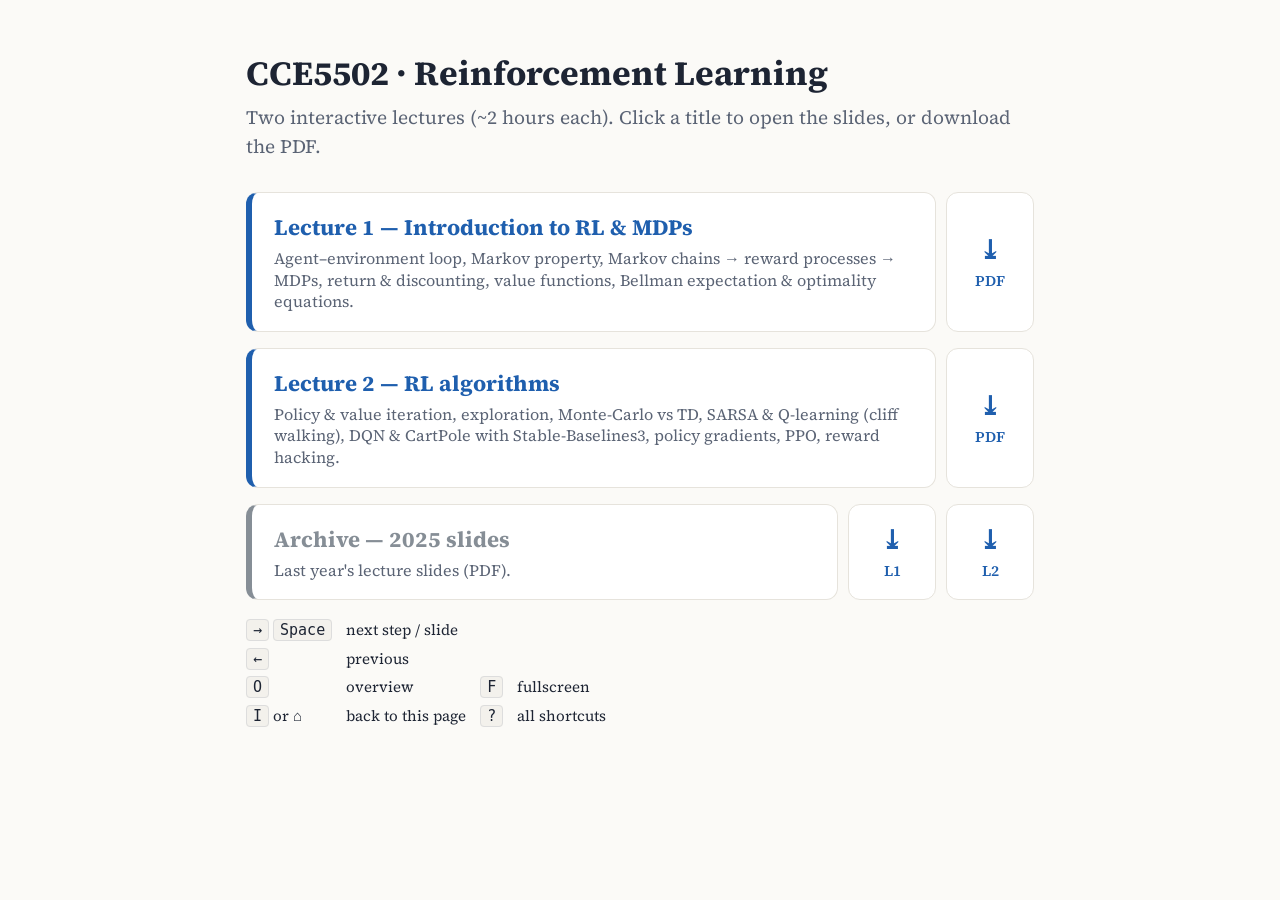
==== index.html @ 8948c77a "Publish lectures (from private 075eaf3)" ====
<!doctype html>
<html lang="en">
<head>
<meta charset="utf-8">
<meta name="viewport" content="width=device-width, initial-scale=1">
<title>CCE5502 RL Lectures</title>
<link rel="stylesheet" href="assets/deck.css?v=202609280942">
<style>
  :root { --bg: #fbfaf7; --ink: #1d2433; --muted: #5b6475; --accent: #1f5fae; --panel: #f3f1ec; }
  html, body { overflow: auto; height: auto; background: var(--bg); }
  body { margin: 0; background: var(--bg); color: var(--ink); font: 19px/1.5 "Source Serif 4", Georgia, serif; }
  main { max-width: 820px; margin: 0 auto; padding: 48px 16px; }
  h1 { font-size: 34px; margin: 0 0 4px; }
  p.sub { color: var(--muted); margin: 0 0 32px; }
  a.card { display: block; background: #fff; border: 1.5px solid #e6e3dc; border-left: 6px solid var(--accent); border-radius: 12px; padding: 18px 22px; margin: 0 0 16px; color: inherit; text-decoration: none; }
  a.card:hover { border-color: var(--accent); }
  a.card h2 { margin: 0 0 4px; font-size: 22px; color: var(--accent); }
  a.card p { margin: 0; color: var(--muted); font-size: 16px; }
  .deckrow { display: flex; gap: 10px; align-items: stretch; margin: 0 0 16px; }
  .deckrow a.card { flex: 1; margin: 0; }
  a.pdf { display: flex; flex-direction: column; justify-content: center; align-items: center; min-width: 88px; background: #fff; border: 1.5px solid #e6e3dc; border-radius: 12px; color: var(--accent); text-decoration: none; font-weight: 600; font-size: 15px; }
  a.pdf:hover { border-color: var(--accent); }
  a.pdf span { font-size: 26px; }
  @media (max-width: 560px) { .deckrow { flex-direction: column; } a.pdf { flex-direction: row; gap: 8px; padding: 8px; } }
  table { border-collapse: collapse; font-size: 15px; margin-top: 12px; }
  td { padding: 3px 14px 3px 0; } kbd { background: var(--panel); border: 1px solid #ddd; border-radius: 4px; padding: 1px 6px; font-family: ui-monospace, monospace; }
</style>
</head>
<body>
<main>
  <h1>CCE5502 · Reinforcement Learning</h1>
  <p class="sub">Two interactive lectures (~2 hours each). Click a title to open the slides, or download the PDF.</p>
  <div class="deckrow"><a class="card" href="L1_Intro_to_RL_and_MDPs.html"><h2>Lecture 1 — Introduction to RL &amp; MDPs</h2><p>Agent–environment loop, Markov property, Markov chains → reward processes → MDPs, return &amp; discounting, value functions, Bellman expectation &amp; optimality equations.</p></a><a class="pdf" href="pdf/L1_Intro_to_RL_and_MDPs.pdf" download><span>⤓</span>PDF</a></div>
  <div class="deckrow"><a class="card" href="L2_RL_Algorithms.html"><h2>Lecture 2 — RL algorithms</h2><p>Policy &amp; value iteration, exploration, Monte-Carlo vs TD, SARSA &amp; Q-learning (cliff walking), DQN &amp; CartPole with Stable-Baselines3, policy gradients, PPO, reward hacking.</p></a><a class="pdf" href="pdf/L2_RL_Algorithms.pdf" download><span>⤓</span>PDF</a></div>
  <div class="deckrow"><a class="card" href="archive/2025/" style="border-left-color:#868e96"><h2 style="color:#868e96">Archive — 2025 slides</h2><p>Last year's lecture slides (PDF).</p></a><a class="pdf" href="archive/2025/Lecture_1_Intro_to_RL_CCE5502.pdf" download><span>⤓</span>L1</a><a class="pdf" href="archive/2025/Lecture_2_RL_algorithms_CCE5502.pdf" download><span>⤓</span>L2</a></div>
  <table>
    <tr><td><kbd>→</kbd> <kbd>Space</kbd></td><td>next step / slide</td><td></td><td></td></tr>
    <tr><td><kbd>←</kbd></td><td>previous</td><td></td><td></td></tr>
    <tr><td><kbd>O</kbd></td><td>overview</td><td><kbd>F</kbd></td><td>fullscreen</td></tr>
    <tr><td><kbd>I</kbd> or ⌂</td><td>back to this page</td><td><kbd>?</kbd></td><td>all shortcuts</td></tr>
  </table>
</main>
</body>
</html>
---- assets/deck.css ----
/* CCE5502 interactive slide deck — shared styles */
/* Source Serif 4 (SIL Open Font License, see fonts/OFL-SourceSerif4.txt) — bundled so it works offline */
@font-face { font-family: "Source Serif 4"; font-style: normal; font-weight: 400; font-display: swap; src: url(fonts/source-serif-4-latin-400-normal.woff2) format("woff2"); }
@font-face { font-family: "Source Serif 4"; font-style: normal; font-weight: 400; font-display: swap; src: url(fonts/source-serif-4-latin-ext-400-normal.woff2) format("woff2"); unicode-range: U+0100-02BA,U+02BD-02C5,U+02C7-02CC,U+02CE-02D7,U+02DD-02FF,U+0304,U+0308,U+0329,U+1D00-1DBF,U+1E00-1E9F,U+1EF2-1EFF,U+2020,U+20A0-20AB,U+20AD-20C0,U+2113,U+2C60-2C7F,U+A720-A7FF; }
@font-face { font-family: "Source Serif 4"; font-style: italic; font-weight: 400; font-display: swap; src: url(fonts/source-serif-4-latin-400-italic.woff2) format("woff2"); }
@font-face { font-family: "Source Serif 4"; font-style: normal; font-weight: 600; font-display: swap; src: url(fonts/source-serif-4-latin-600-normal.woff2) format("woff2"); }
@font-face { font-family: "Source Serif 4"; font-style: normal; font-weight: 600; font-display: swap; src: url(fonts/source-serif-4-latin-ext-600-normal.woff2) format("woff2"); unicode-range: U+0100-02BA,U+02BD-02C5,U+02C7-02CC,U+02CE-02D7,U+02DD-02FF,U+0304,U+0308,U+0329,U+1D00-1DBF,U+1E00-1E9F,U+1EF2-1EFF,U+2020,U+20A0-20AB,U+20AD-20C0,U+2113,U+2C60-2C7F,U+A720-A7FF; }
@font-face { font-family: "Source Serif 4"; font-style: italic; font-weight: 600; font-display: swap; src: url(fonts/source-serif-4-latin-600-italic.woff2) format("woff2"); }
@font-face { font-family: "Source Serif 4"; font-style: normal; font-weight: 700; font-display: swap; src: url(fonts/source-serif-4-latin-700-normal.woff2) format("woff2"); }
@font-face { font-family: "Source Serif 4"; font-style: normal; font-weight: 700; font-display: swap; src: url(fonts/source-serif-4-latin-ext-700-normal.woff2) format("woff2"); unicode-range: U+0100-02BA,U+02BD-02C5,U+02C7-02CC,U+02CE-02D7,U+02DD-02FF,U+0304,U+0308,U+0329,U+1D00-1DBF,U+1E00-1E9F,U+1EF2-1EFF,U+2020,U+20A0-20AB,U+20AD-20C0,U+2113,U+2C60-2C7F,U+A720-A7FF; }
@font-face { font-family: "Source Serif 4"; font-style: italic; font-weight: 700; font-display: swap; src: url(fonts/source-serif-4-latin-700-italic.woff2) format("woff2"); }
:root {
  /* colour semantics for equations and text (see U.KATEX in deck.js) */
  --c-est: #d9480f; --c-rew: #2b8a3e; --c-next: #1f5fae; --c-tgt: #0b7285; --c-err: #6741d9;
  --bg: #fbfaf7;
  --stage-bg: #ffffff;
  --ink: #1d2433;
  --muted: #5b6475;
  --faint: #e6e3dc;
  --panel: #f3f1ec;
  --accent: #1f5fae;
  --accent-soft: #e3edf9;
  --orange: #d9480f;
  --orange-soft: #fdebe1;
  --green: #2b8a3e;
  --green-soft: #e3f4e6;
  --red: #c92a2a;
  --red-soft: #fbe4e4;
  --purple: #6741d9;
  --purple-soft: #ece6fc;
  --gold: #e8a100;
  --font: "Source Serif 4", Georgia, "Times New Roman", serif;
  --mono: "JetBrains Mono", "Fira Code", "Cascadia Code", ui-monospace, Menlo, Consolas, monospace;
}

* { box-sizing: border-box; }
html, body { margin: 0; height: 100%; background: #2a2d33; overflow: hidden; }
/* stop mobile browsers (Android Chrome "font boosting") from enlarging text inside the scaled deck */
html { -webkit-text-size-adjust: 100%; text-size-adjust: 100%; }
.deck, .deck * { max-height: none; }
body { font-family: var(--font); color: var(--ink); -webkit-font-smoothing: antialiased; }

/* ---------- stage & scaling ---------- */
#viewport { position: fixed; inset: 0; display: flex; align-items: center; justify-content: center; }
.deck { position: relative; width: 1280px; height: 720px; transform-origin: center center; flex: none; }
.slide {
  position: absolute; inset: 0; background: var(--stage-bg);
  padding: 44px 64px 48px; display: none; flex-direction: column;
  overflow: hidden;
}
.slide.active { display: flex; }
.slide > h2 {
  margin: 0 0 18px; font-size: 38px; font-weight: 700; letter-spacing: -0.005em; line-height: 1.15;
  padding-left: 18px; border-left: 6px solid var(--accent);
}
.slide > h2 .sub { font-weight: 400; color: var(--muted); font-size: 26px; margin-left: 10px; }
.slide .footer {
  position: absolute; left: 64px; right: 64px; bottom: 14px; display: flex; justify-content: space-between;
  font-size: 13px; color: var(--muted); letter-spacing: 0.02em; pointer-events: none;
}
#progress { position: fixed; left: 0; bottom: 0; height: 4px; background: var(--accent); transition: width .25s; z-index: 10; }

/* ---------- typography ---------- */
.slide p, .slide li { font-size: 25px; line-height: 1.42; }
.slide ul, .slide ol { margin: 6px 0; padding-left: 30px; }
.slide li { margin: 6px 0; }
.slide li li { font-size: 22px; color: #333a48; }
.slide li::marker { color: var(--accent); }
.small, .slide .small p, .slide .small li { font-size: 20px !important; }
.tiny { font-size: 16px !important; }
.muted { color: var(--muted); }
.accent { color: var(--accent); }
.hl { color: var(--hl, var(--orange)); font-weight: 700; }
.good { color: var(--green); font-weight: 600; }
.bad { color: var(--red); font-weight: 600; }
b, strong { font-weight: 650; }
code { font-family: var(--mono); font-size: 0.88em; background: var(--panel); padding: 1px 6px; border-radius: 4px; }
pre { margin: 0; font-family: var(--mono); font-size: 17px; line-height: 1.45; background: #1f2430; color: #e6e8ee;
  padding: 16px 20px; border-radius: 10px; overflow: hidden; white-space: pre; }
pre code { background: none; padding: 0; font-size: inherit; color: inherit; }
pre .c { color: #8a93a6; } pre .k { color: #ff9e64; } pre .s { color: #9ece6a; } pre .f { color: #7aa2f7; } pre .n { color: #e0af68; }
a { color: var(--accent); }
.katex { font-size: 1.05em; }
.eq { font-size: 26px; margin: 10px 0; text-align: center; }
.eq-left { text-align: left; }

/* ---------- layout helpers ---------- */
.row { display: flex; gap: 28px; align-items: flex-start; }
.row.center { align-items: center; }
.col { flex: 1; min-width: 0; }
.col-2 { flex: 2; min-width: 0; }
.grow { flex: 1; min-height: 0; }
.stack { display: flex; flex-direction: column; gap: 12px; }
.box { background: var(--panel); border-radius: 12px; padding: 16px 22px; }
.box.blue { background: var(--accent-soft); }
.box.orange { background: var(--orange-soft); }
.box.green { background: var(--green-soft); }
.box.red { background: var(--red-soft); }
.box.purple { background: var(--purple-soft); }
.box h3, .card h3 { margin: 0 0 6px; font-size: 22px; }
.box p, .box li { font-size: 21px; margin: 4px 0; }
.def { border-left: 5px solid var(--accent); background: var(--accent-soft); border-radius: 0 10px 10px 0; padding: 12px 20px; margin: 8px 0; }
.def .lbl { font-size: 15px; font-weight: 700; text-transform: uppercase; letter-spacing: .08em; color: var(--accent); }
.def p { margin: 4px 0; font-size: 23px; }
.cards { display: grid; gap: 16px; }
.cards.c2 { grid-template-columns: repeat(2, 1fr); } .cards.c3 { grid-template-columns: repeat(3, 1fr); } .cards.c4 { grid-template-columns: repeat(4, 1fr); }
.card { background: var(--panel); border-radius: 12px; padding: 14px 18px; }
.card p { font-size: 19px; margin: 4px 0; line-height: 1.35; }
.card .big { font-size: 40px; line-height: 1; margin-bottom: 6px; }
table.t { border-collapse: collapse; font-size: 20px; }
table.t th, table.t td { padding: 6px 12px; border-bottom: 1px solid var(--faint); text-align: center; }
table.t th { background: var(--panel); font-weight: 650; }
table.t td.l, table.t th.l { text-align: left; }

/* ---------- title / section slides ---------- */
.slide.title { justify-content: center; background: radial-gradient(circle at 85% 20%, #2a3a66 0%, #161b2e 55%, #10131f 100%); color: #fff; }
.slide.title::after { content: ""; position: absolute; left: 0; right: 0; bottom: 0; height: 12px;
  background: linear-gradient(90deg, #1f5fae 0 16.66%, #0b7285 16.66% 33.33%, #2b8a3e 33.33% 50%, #d9480f 50% 66.66%, #c2255c 66.66% 83.33%, #6741d9 83.33% 100%); }
.slide.title h1 { text-shadow: 0 2px 30px rgba(0,0,0,.35); }
.slide.title h1 { font-size: 64px; margin: 0 0 8px; font-weight: 700; letter-spacing: -0.02em; line-height: 1.05; }
.slide.title .subtitle { font-size: 30px; opacity: .9; margin: 0 0 40px; }
.slide.title .who { font-size: 22px; opacity: .85; line-height: 1.5; }
.slide.title .footer { color: rgba(255,255,255,.7); }
.slide.section { justify-content: center; background: var(--ink); color: #fff; }
.slide.section .kicker { font-size: 20px; letter-spacing: .14em; text-transform: uppercase; color: rgba(255,255,255,.75); margin-bottom: 10px; }
.slide.section h1 { font-size: 58px; margin: 0 0 16px; font-weight: 700; }
.slide.section p { font-size: 26px; color: rgba(255,255,255,.85); max-width: 900px; }
.slide.section .footer { color: rgba(255,255,255,.55); }
.slide.brk { justify-content: center; align-items: center; text-align: center; background: var(--green-soft); }
.slide.brk h1 { font-size: 72px; margin: 0; color: var(--green); }

/* ---------- fragments ---------- */
.fragment { opacity: 0; transform: translateY(8px); transition: opacity .3s, transform .3s; }
.fragment.visible { opacity: 1; transform: none; }
.fragment.fade-only { transform: none; }
.fragment.dim-after.visible.past { opacity: .35; }

/* ---------- widgets & controls ---------- */
.widget { position: relative; }
.controls { display: flex; flex-wrap: wrap; gap: 10px 16px; align-items: center; font-size: 18px; margin: 8px 0; }
.controls label { display: inline-flex; align-items: center; gap: 8px; color: var(--muted); }
.controls .val { font-family: var(--mono); color: var(--ink); min-width: 48px; display: inline-block; }
button.btn {
  font: 600 17px var(--font); color: var(--accent); background: #fff; border: 1.5px solid var(--accent);
  border-radius: 8px; padding: 6px 14px; cursor: pointer; transition: background .15s;
}
button.btn:hover { background: var(--accent-soft); }
button.btn.primary { background: var(--accent); color: #fff; }
button.btn.primary:hover { filter: brightness(.88); }
button.btn.warn { color: var(--orange); border-color: var(--orange); }
button.btn.on { background: var(--accent); color: #fff; }
button.btn:disabled { opacity: .4; cursor: default; }
input[type=range] { width: 170px; accent-color: var(--accent); }
select { font: 17px var(--font); padding: 4px 8px; border-radius: 6px; border: 1.5px solid var(--faint); }
.readout { font-family: var(--mono); font-size: 18px; background: var(--panel); border-radius: 8px; padding: 8px 12px; line-height: 1.5; }
.legend { display: flex; gap: 16px; font-size: 16px; color: var(--muted); flex-wrap: wrap; }
.legend span::before { content: ""; display: inline-block; width: 14px; height: 4px; border-radius: 2px; margin-right: 6px; vertical-align: middle; background: var(--c, #888); }
canvas { display: block; }
svg text { font-family: var(--font); }
.hint { font-size: 15px; color: var(--muted); font-style: italic; }

/* ---------- speaker notes ---------- */
.slide aside.notes { display: none; }
#notes-panel {
  position: fixed; left: 0; right: 0; bottom: 0; max-height: 34vh; overflow: auto; z-index: 20;
  background: rgba(20,22,28,.94); color: #e8eaf0; font: 17px/1.5 var(--font); padding: 14px 24px 18px;
  display: none; border-top: 3px solid var(--gold);
}
#notes-panel.show { display: block; }
#notes-panel .meta { color: var(--gold); font-size: 14px; margin-bottom: 6px; font-weight: 600; letter-spacing: .03em; }
#notes-panel ul { margin: 4px 0; padding-left: 22px; }

/* ---------- overview ---------- */
body.overview #viewport { overflow: auto; align-items: flex-start; }
body.overview .deck { transform: none !important; width: auto; height: auto; display: grid; grid-template-columns: repeat(5, 256px); gap: 14px; padding: 20px; }
body.overview .slide { position: relative; display: flex; width: 1280px; height: 720px; transform: scale(.2); transform-origin: top left; margin-bottom: -576px; margin-right: -1024px; cursor: pointer; outline: 6px solid transparent; }
body.overview .slide.active { outline-color: var(--gold); }
body.overview .slide .fragment { opacity: 1; transform: none; }

#goto { position: fixed; top: 16px; right: 16px; background: #fff; padding: 8px 14px; border-radius: 8px; font: 20px var(--mono); display: none; z-index: 30; box-shadow: 0 4px 16px rgba(0,0,0,.3); }
#blackout { position: fixed; inset: 0; background: #000; z-index: 40; display: none; }
#help { position: fixed; top: 50%; left: 50%; transform: translate(-50%,-50%); background: #fff; border-radius: 12px; padding: 22px 30px; z-index: 50; display: none; box-shadow: 0 10px 40px rgba(0,0,0,.4); font-size: 17px; }
#help table td { padding: 3px 12px 3px 0; }
#help kbd { font-family: var(--mono); background: var(--panel); padding: 2px 8px; border-radius: 5px; border: 1px solid var(--faint); }

@media print {
  html, body { overflow: visible; background: #fff; height: auto; }
  #viewport { position: static; display: block; }
  .deck { transform: none !important; width: 1280px; height: auto; }
  .slide { position: relative; display: flex !important; width: 1280px; height: 720px; overflow: hidden; page-break-after: always; break-after: page; }
  .fragment { opacity: 1 !important; transform: none !important; }
  #progress, #notes-panel { display: none !important; }
  @page { size: 1280px 720px; margin: 0; }
}

#home { position: fixed; top: 10px; left: 12px; z-index: 15; font-size: 22px; line-height: 1; text-decoration: none; color: #fff;
  background: rgba(29,36,51,.35); border-radius: 8px; padding: 4px 8px; opacity: .25; transition: opacity .2s; }
#home:hover { opacity: 1; }
@media print { #home { display: none; } }

/* touch devices: on-screen navigation */
#touchnav { display: none; position: fixed; right: 12px; bottom: 14px; z-index: 16; align-items: center; gap: 6px;
  background: rgba(29,36,51,.78); border-radius: 26px; padding: 4px; color: #fff; font: 600 14px var(--font); }
#touchnav button { width: 46px; height: 46px; border-radius: 50%; border: none; background: rgba(255,255,255,.12); color: #fff;
  font-size: 30px; line-height: 1; cursor: pointer; touch-action: manipulation; }
#touchnav button:active { background: rgba(255,255,255,.35); }
#touchnav span { min-width: 54px; text-align: center; }
@media (pointer: coarse), (hover: none) { #touchnav { display: flex; } #home { opacity: .7; } }
@media print { #touchnav { display: none !important; } }
html, body { touch-action: pan-x pan-y pinch-zoom; }

/* mind-map slides */
.slide.mm { padding-top: 34px; }
.slide.mm > h2 { margin-bottom: 4px; }
.mindmap .mm-leaf:hover rect { fill: #fff4d6; }

/* part colours (set per slide by mindmap.js): boxes and cards pick up the part colour */
.slide[data-part] .box.blue { background: var(--accent-soft); }
.slide[data-part] .card h3, .slide[data-part] .box h3 { color: var(--accent); }
.slide[data-part] .box.red h3 { color: var(--red); } .slide[data-part] .box.green h3 { color: var(--green); } .slide[data-part] .box.orange h3 { color: var(--orange); }
.slide[data-part] table.t th { background: var(--accent-soft); }

/* inverted theme for some text-heavy parts */
.slide.dark { background: #141925; color: #e6e9f0; }
.slide.dark > h2 { color: #fff; border-left-color: var(--accent-light); }
.slide.dark li::marker { color: var(--accent-light); }
.slide.dark li li { color: #c3c9d6; }
.slide.dark .muted, .slide.dark .footer, .slide.dark .hint { color: #8e97aa; }
.slide.dark .hl { color: var(--accent-light); }
.slide.dark .accent { color: var(--accent-light); }
.slide.dark .good { color: #8ce99a; } .slide.dark .bad { color: #ffa8a8; }
.slide.dark .box, .slide.dark .card, .slide.dark .box.blue, .slide.dark .box.orange, .slide.dark .box.green, .slide.dark .box.red, .slide.dark .box.purple {
  background: rgba(255,255,255,.06); border: 1px solid rgba(255,255,255,.08); }
.slide.dark .box.green { box-shadow: inset 4px 0 0 #8ce99a; } .slide.dark .box.red { box-shadow: inset 4px 0 0 #ffa8a8; }
.slide.dark .box.orange { box-shadow: inset 4px 0 0 #ffc078; } .slide.dark .box.blue { box-shadow: inset 4px 0 0 var(--accent-light); }
.slide.dark .box h3, .slide.dark .card h3 { color: var(--accent-light); }
.slide.dark .def { background: rgba(255,255,255,.06); border-left-color: var(--accent-light); }
.slide.dark .def .lbl { color: var(--accent-light); }
.slide.dark table.t th { background: rgba(255,255,255,.08); color: #fff; }
.slide.dark table.t td, .slide.dark table.t th { border-bottom-color: rgba(255,255,255,.12); }
.slide.dark code { background: rgba(255,255,255,.1); color: #fff; }
.slide.dark pre { background: #0b0e16; border: 1px solid rgba(255,255,255,.1); }
.slide.dark a { color: var(--accent-light); }

/* "RL in the real world" media cards */
.rw { gap: 12px; grid-template-columns: repeat(3, minmax(0, 1fr)) !important; }
.rw .card { padding: 0 0 8px; overflow: hidden; display: flex; flex-direction: column; min-width: 0; min-height: 0; }
.rw .media { position: relative; flex: 0 0 150px; height: 150px; min-height: 0; background: #0b0e16; overflow: hidden; }
/* absolutely positioned so the media's own size can never stretch the card (Safari) */
.rw .media img, .rw .media video { position: absolute; inset: 0; width: 100%; height: 100%; max-width: none; object-fit: cover; display: block; }
.rw .media canvas { position: absolute; inset: 0; }
.rw .card h3 { margin: 8px 14px 2px; font-size: 19px; }
.rw .card p { margin: 0 14px; font-size: 16px; line-height: 1.3; }
.rw .credit { margin: auto 14px 0; padding-top: 4px; font-size: 11px; color: var(--muted); }
.rw .chat { background: #f7f5f0; padding: 10px 12px; display: flex; flex-direction: column; gap: 6px; font-size: 14px; line-height: 1.3; }
.rw .chat .bub { padding: 5px 10px; border-radius: 12px; max-width: 88%; }
.rw .chat .u { align-self: flex-end; background: var(--accent); color: #fff; }
.rw .chat .a { align-self: flex-start; background: #fff; border: 1px solid #e0ddd5; min-height: 20px; }
.rw .chat .cur { animation: blink 1s steps(1) infinite; }
.rw .chat .fb { font-size: 13px; color: var(--muted); opacity: 0; transition: opacity .4s; }
.rw .chat .fb.on { opacity: 1; }
.rw .chat .fb span { color: var(--green); font-weight: 700; margin-left: 4px; } .rw .chat .fb .dim { opacity: .35; }
@keyframes blink { 50% { opacity: 0; } }

/* Monte-Carlo episode tape */
.mc-tape { display: flex; gap: 3px; font-size: 13px; min-height: 96px; }
.mc-tape .lab, .mc-tape .col { display: grid; grid-template-rows: repeat(4, 22px); align-items: center; }
.mc-tape .lab { color: var(--muted); font-size: 12px; padding-right: 4px; text-align: right; }
.mc-tape .col { min-width: 40px; text-align: center; background: var(--panel); border-radius: 6px; opacity: .45; transition: opacity .3s, background .3s; }
.mc-tape .col.on { opacity: 1; background: var(--accent-soft); }
.mc-tape .st { font-weight: 700; } .mc-tape .r { color: var(--orange); font-weight: 700; } .mc-tape .w { color: var(--muted); font-family: var(--mono); font-size: 12px; }
.mc-tape .c { font-family: var(--mono); font-weight: 700; color: var(--accent); }
.mc-total { font-size: 18px; min-height: 26px; }

/* "In words" callout: the concept behind the maths, in plain language */
.inwords { border-left: 5px solid var(--gold); background: #fff8e1; border-radius: 0 10px 10px 0; padding: 8px 18px 10px; margin: 10px 0; font-size: 21px; line-height: 1.4; }
.inwords::before { content: "💡 In words"; display: block; font: 700 13px var(--font); letter-spacing: .1em; text-transform: uppercase; color: #9a6700; margin-bottom: 2px; }
.inwords p { margin: 3px 0; font-size: inherit; }
.inwords.sm { font-size: 18px; padding: 6px 14px 8px; margin: 6px 0; }
.slide.dark .inwords { background: rgba(232,161,0,.12); border-left-color: #f0b429; }
.slide.dark .inwords::before { color: #f0b429; }
/* the generic update rule, used across the deck */
.template { border: 2px dashed var(--accent); border-radius: 12px; padding: 8px 16px; margin: 10px 0; font-size: 19px; }
.slide.dark .template { border-color: var(--accent-light); }
.probbars { display: flex; gap: 10px; align-items: flex-end; height: 150px; margin: 6px 0 2px; }
.probbars div { flex: 1; display: flex; flex-direction: column; justify-content: flex-end; align-items: center; font-size: 15px; height: 100%; }
.probbars span { display: block; width: 100%; border-radius: 6px 6px 0 0; }

/* colour semantics: estimate being updated / real experience / next-state estimate / target / error */
.c-est { color: var(--c-est); } .c-rew { color: var(--c-rew); } .c-next { color: var(--c-next); } .c-tgt { color: var(--c-tgt); } .c-err { color: var(--c-err); }
span.c-est, span.c-rew, span.c-next, span.c-tgt, span.c-err { font-weight: 650; }
.katex .c-est, .katex .c-rew, .katex .c-next, .katex .c-tgt, .katex .c-err { font-weight: inherit; }
.slide.dark { --c-est: #ff922b; --c-rew: #8ce99a; --c-next: #74c0fc; --c-tgt: #63e6be; --c-err: #b197fc; }
.colorkey { display: flex; gap: 14px; flex-wrap: wrap; font-size: 15px; color: var(--muted); }
.colorkey span::before { content: "■ "; }

pre .c-est { color: #ffa94d; } pre .c-rew { color: #8ce99a; } pre .c-next { color: #74c0fc; } pre .c-tgt { color: #63e6be; } pre .c-err { color: #b197fc; }
.colorkey { margin: -8px 0 6px; }
.mc-tape .r { color: var(--c-rew) !important; }

/* ---------- quiz ("Quick check") slides ---------- */
.slide.quiz { background: #161b28 !important; color: #eef1f7; box-shadow: inset 0 8px 0 var(--accent); }
.slide.quiz > h2 { color: #fff; border-left-color: var(--gold); font-size: 44px; }
.slide.quiz .footer { color: rgba(255,255,255,.5); }
.quiz-list { display: flex; flex-direction: column; gap: 14px; margin-top: 4px; }
.quiz-q { display: flex; gap: 18px; align-items: flex-start; background: rgba(255,255,255,.07); border: 1px solid rgba(255,255,255,.1); border-radius: 16px; padding: 14px 22px; }
.quiz-q .num { flex: none; width: 46px; height: 46px; border-radius: 50%; background: var(--gold); color: #141925; font: 800 24px var(--font); display: grid; place-items: center; box-shadow: 0 0 0 6px rgba(232,161,0,.18); }
.quiz-q .body { flex: 1; }
.quiz-q .qt { font-size: 25px; line-height: 1.35; }
.quiz-q .ans { margin-top: 8px; font-size: 21px; color: #b2f2bb; font-weight: 600; padding-left: 30px; position: relative; }
.quiz-q .ans::before { content: "✓"; position: absolute; left: 0; top: -2px; width: 22px; height: 22px; border-radius: 50%; background: #2b8a3e; color: #fff; font-size: 15px; display: grid; place-items: center; }
.quiz-q .ans.fragment { transform: scale(.6); transform-origin: left center; transition: none; }
.quiz-q .ans.fragment.visible { transform: none; animation: quizpop .45s cubic-bezier(.2,1.6,.4,1); }
@keyframes quizpop { 0% { transform: scale(.6); opacity: 0; } 100% { transform: scale(1); opacity: 1; } }
.slide.quiz .c-est { color: #ffa94d; } .slide.quiz .c-rew { color: #8ce99a; } .slide.quiz .c-next { color: #74c0fc; } .slide.quiz .c-tgt { color: #63e6be; }
.quiz-timer { position: absolute; top: 34px; right: 64px; cursor: pointer; text-align: center; font-size: 13px; color: rgba(255,255,255,.7); }
.quiz-timer svg { display: block; }

/* ---------- "What makes RL different?" panels ---------- */
.why-grid { display: grid; grid-template-columns: repeat(6, 1fr); gap: 14px; }
.why-card { grid-column: span 2; background: #fff; border: 1px solid var(--faint); border-top: 6px solid var(--k); border-radius: 14px; padding: 10px 16px 12px; box-shadow: 0 4px 14px rgba(29,36,51,.07); display: flex; flex-direction: column; }
.why-card.wide { grid-column: span 3; }
.why-head { display: flex; align-items: center; gap: 8px; }
.why-n { flex: none; width: 26px; height: 26px; border-radius: 50%; background: var(--k); color: #fff; font: 800 15px var(--font); display: grid; place-items: center; }
.why-ic { font-size: 22px; }
.why-head h3 { margin: 0; font-size: 20px; color: var(--k); line-height: 1.2; }
.why-svg { width: 100%; height: 64px; margin: 6px 0 4px; font-family: var(--font); }
.why-card p { margin: 2px 0; font-size: 16px; line-height: 1.35; }
.why-vs { color: var(--muted); }
.why-vs span, .why-rl span { font-weight: 700; margin-right: 4px; }
.why-rl span { color: var(--k); }
.why-take { margin-top: 12px; text-align: center; font-size: 24px; background: var(--ink); color: #fff; border-radius: 12px; padding: 10px 18px; }
.why-take b { color: #ffd43b; }
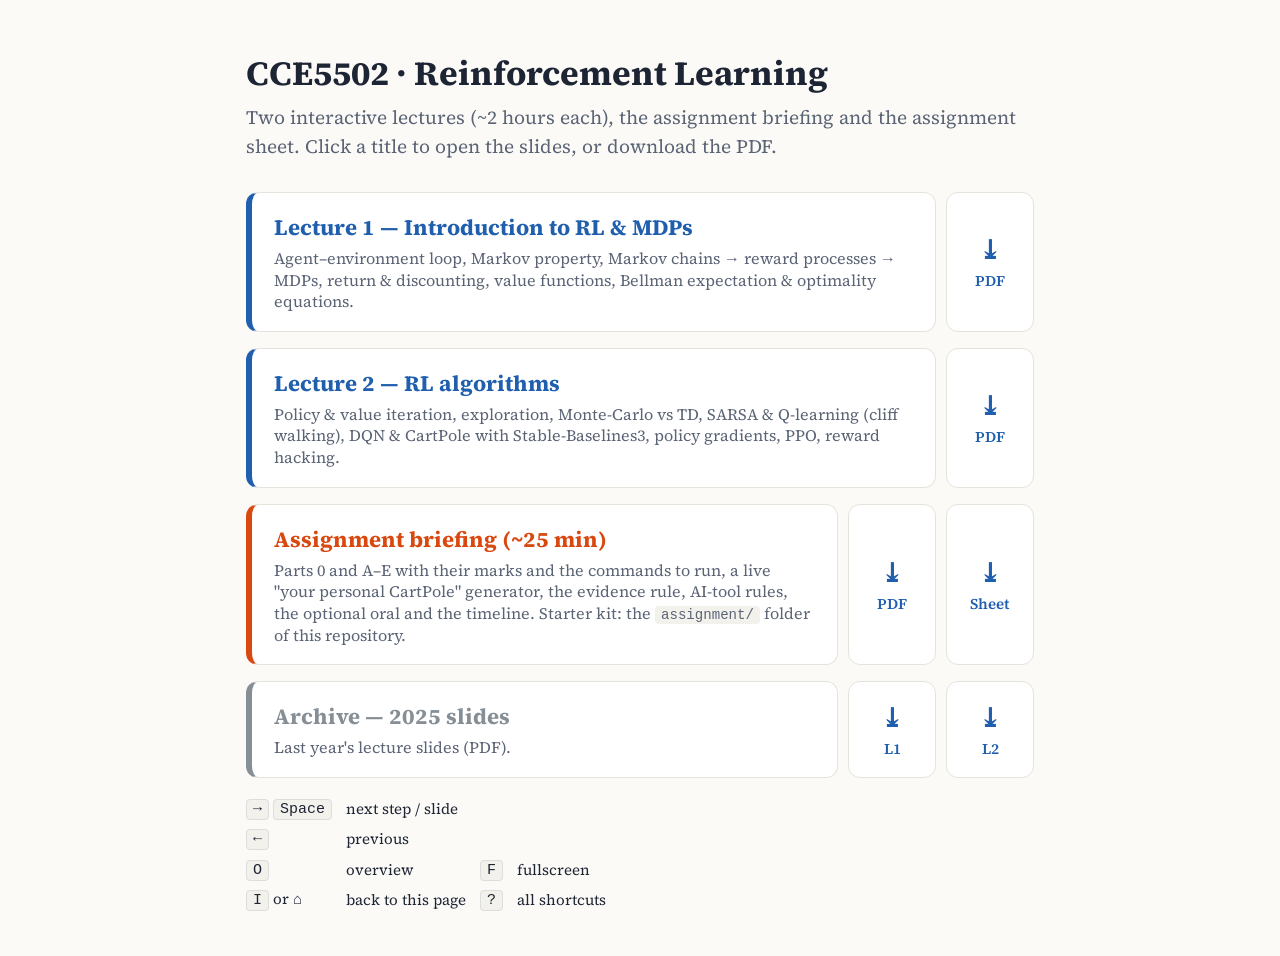
==== commit 0d2f10f6: "Publish lectures (from private 7c4c056)" ====
--- a/index.html
+++ b/index.html
@@ -29,9 +29,10 @@
 <body>
 <main>
   <h1>CCE5502 · Reinforcement Learning</h1>
-  <p class="sub">Two interactive lectures (~2 hours each). Click a title to open the slides, or download the PDF.</p>
+  <p class="sub">Two interactive lectures (~2 hours each), the assignment briefing and the assignment sheet. Click a title to open the slides, or download the PDF.</p>
   <div class="deckrow"><a class="card" href="L1_Intro_to_RL_and_MDPs.html"><h2>Lecture 1 — Introduction to RL &amp; MDPs</h2><p>Agent–environment loop, Markov property, Markov chains → reward processes → MDPs, return &amp; discounting, value functions, Bellman expectation &amp; optimality equations.</p></a><a class="pdf" href="pdf/L1_Intro_to_RL_and_MDPs.pdf" download><span>⤓</span>PDF</a></div>
   <div class="deckrow"><a class="card" href="L2_RL_Algorithms.html"><h2>Lecture 2 — RL algorithms</h2><p>Policy &amp; value iteration, exploration, Monte-Carlo vs TD, SARSA &amp; Q-learning (cliff walking), DQN &amp; CartPole with Stable-Baselines3, policy gradients, PPO, reward hacking.</p></a><a class="pdf" href="pdf/L2_RL_Algorithms.pdf" download><span>⤓</span>PDF</a></div>
+  <div class="deckrow"><a class="card" href="L3_Assignment_Briefing.html" style="border-left-color:#d9480f"><h2 style="color:#d9480f">Assignment briefing (~25 min)</h2><p>Parts 0 and A–E with their marks and the commands to run, a live "your personal CartPole" generator, the evidence rule, AI-tool rules, the optional oral and the timeline. Starter kit: the <code>assignment/</code> folder of this repository.</p></a><a class="pdf" href="pdf/L3_Assignment_Briefing.pdf" download><span>⤓</span>PDF</a><a class="pdf" href="assignment/CCE5502_RL_Assignment_2026.pdf" download><span>⤓</span>Sheet</a></div>
   <div class="deckrow"><a class="card" href="archive/2025/" style="border-left-color:#868e96"><h2 style="color:#868e96">Archive — 2025 slides</h2><p>Last year's lecture slides (PDF).</p></a><a class="pdf" href="archive/2025/Lecture_1_Intro_to_RL_CCE5502.pdf" download><span>⤓</span>L1</a><a class="pdf" href="archive/2025/Lecture_2_RL_algorithms_CCE5502.pdf" download><span>⤓</span>L2</a></div>
   <table>
     <tr><td><kbd>→</kbd> <kbd>Space</kbd></td><td>next step / slide</td><td></td><td></td></tr>
